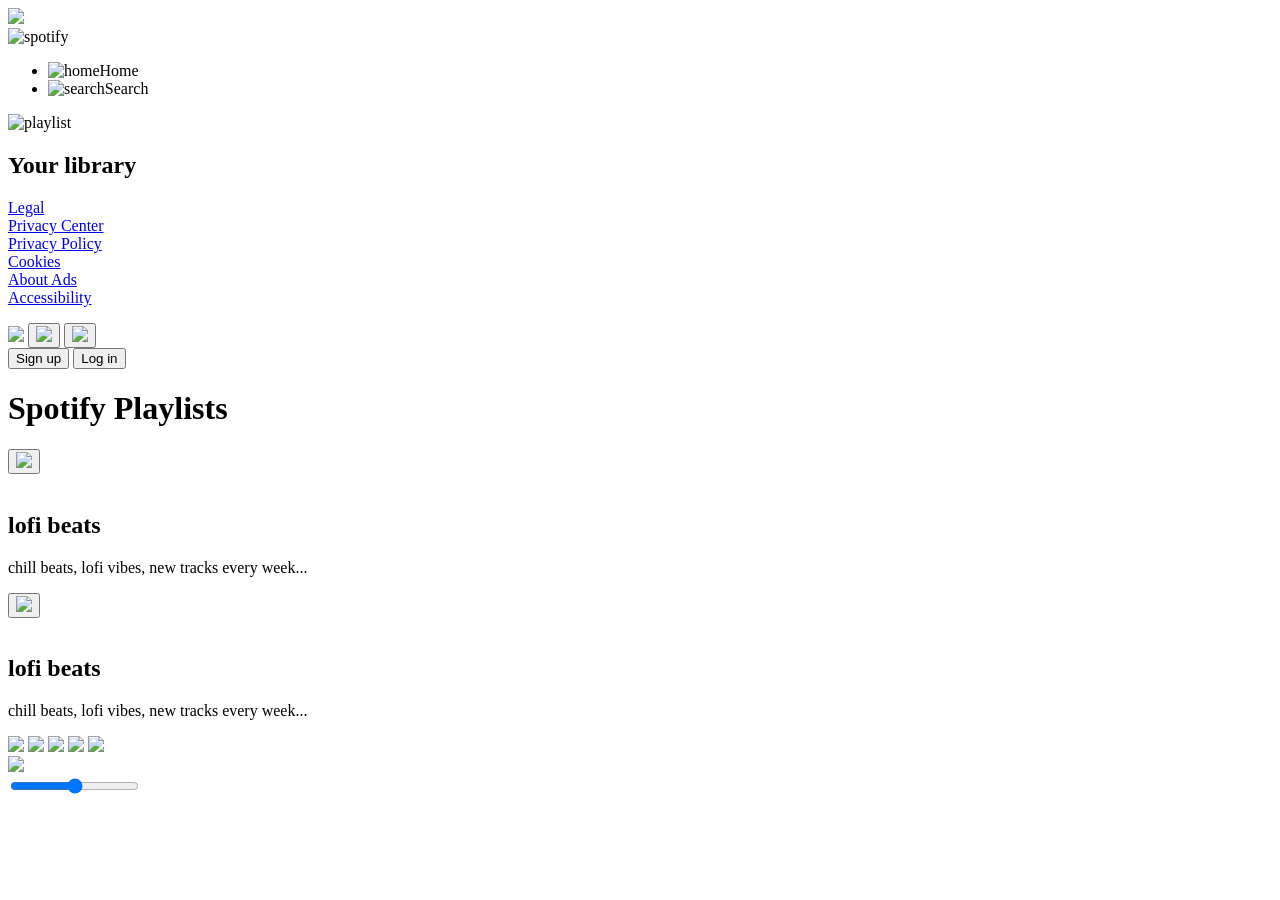
==== index.html @ b5562bb1 "Update and rename spotify.html to index.html" ====
<!DOCTYPE html>
<html>
  <head>
    <meta charset="UTF-8" />
    <meta name="viewport" content="width=device-width, initial-scale=1.0" />
    <link rel="icon" href="/spotify project/favicon.ico" />
    <link rel="preconnect" href="https://fonts.googleapis.com" />
    <link rel="preconnect" href="https://fonts.gstatic.com" crossorigin />
    <link
      href="https://fonts.googleapis.com/css2?family=Comic+Neue&family=Roboto:wght@400;500;700&display=swap"
      rel="stylesheet"
    />
    <link rel="stylesheet" href="/spotify project/spotifystyle.css" />
    <link rel="stylesheet" href="/spotify project/spotifyutility.css" />
    <title>Spotify</title>
  </head>

  <body>
    <div class="container flex bg-black">
      <div class="left">
        <div class="close">
          <img
            src="/spotify project/svgss/cancel-01.svg"
            class="invert closeicon"
          />
        </div>
        <div class="home bg-grey rounded m-1 p-1">
          <div class="logo m-1">
            <img
              class="invert spotifyLogo"
              src="/spotify project/svgss/spotifylogo.svg"
              alt="spotify"
            />
          </div>
          <ul>
            <li>
              <img
                class="invert"
                src="/spotify project/svgss/home.svg"
                alt="home"
              />Home
            </li>
            <li>
              <img
                class="invert"
                src="/spotify project/svgss/search.svg"
                alt="search"
              />Search
            </li>
          </ul>
        </div>
        <div class="library bg-grey rounded m-1 p-1">
          <div class="heading">
            <img
              src="/spotify project/svgss/playlist.svg"
              class="invert"
              alt="playlist"
            />
            <h2>Your library</h2>
          </div>
          <div class="footer">
            <div>
              <a href="https://www.spotify.com/jp/legal/"><span>Legal</span></a>
            </div>
            <div>
              <a href="https://www.spotify.com/jp/privacy/"
                ><span>Privacy Center</span></a
              >
            </div>
            <div>
              <a href="https://www.spotify.com/jp/legal/privacy-policy/"
                ><span>Privacy Policy</span></a
              >
            </div>
            <div>
              <a href="https://www.spotify.com/jp/legal/cookies-policy/"
                ><span>Cookies</span></a
              >
            </div>
            <div>
              <a href="https://www.spotify.com/jp/legal/privacy-policy/#s3"
                ><span>About Ads</span></a
              >
            </div>
            <div>
              <a href="https://www.spotify.com/jp/accessibility"
                ><span>Accessibility</span></a
              >
            </div>
          </div>
          <div class="songList">
            <ul></ul>
          </div>
        </div>
      </div>
      <div class="right rounded">
        <div class="header">
          <div class="nav">
            <img
              class="invert hamburger"
              src="/spotify project/svgss/menu-01.svg"
            />
            <button class="navbutton">
              <img
                src="/spotify project/svgss/leftnav.svg"
                class="invert navicon"
              />
            </button>
            <button class="navbutton">
              <img
                src="/spotify project/svgss/rightnav.svg"
                class="invert navicon"
              />
            </button>
          </div>
          <div class="buttons">
            <button class="signupButton">Sign up</button>
            <button class="loginButton">Log in</button>
          </div>
        </div>
        <div class="spotifyPlaylists">
          <h1>Spotify Playlists</h1>
          <div class="cardContainer">
            <div class="card">
              <div class="play">
                <button class="playButton">
                  <img
                    class="playIcon"
                    src="/spotify project/svgss/playicon-removebg-preview.png"
                  />
                </button>
              </div>
              <img src="/spotify project/svgss/spotify playlist1.jpeg" alt="" />
              <h2 class="playlistName">lofi beats</h2>
              <p class="playlistDesc">
                chill beats, lofi vibes, new tracks every week...
              </p>
            </div>
            <div class="card">
              <div class="play">
                <button class="playButton">
                  <img
                    class="playIcon"
                    src="/spotify project/svgss/playicon-removebg-preview.png"
                  />
                </button>
              </div>
              <img src="/spotify project/svgss/spotify playlist1.jpeg" alt="" />
              <h2 class="playlistName">lofi beats</h2>
              <p class="playlistDesc">
                chill beats, lofi vibes, new tracks every week...
              </p>
            </div>
          </div>

          <div class="playbar">
            <div class="seekbar invert">
              <div class="circle"></div>
            </div>
            <div class="abovebar">
              <div class="songInfo"></div>
              <div class="songButtons">
                <img
                  id="shuffle"
                  class="invert"
                  src="/spotify project/svgss/shuffle.svg"
                />
                <img
                  id="previous"
                  class="invert"
                  src="/spotify project/svgss/previous.svg"
                />
                <img
                  id="play"
                  class="invert"
                  src="/spotify project/svgss/play.svg"
                />
                <img id="next" class="invert" src="./svgss/next.svg" />
                <img
                  id="loop"
                  class="invert"
                  src="./svgss/arrow-reload-horizontal.svg"
                />
              </div>
              <div class="rockers invert">
                <div class="songTime invert"></div>
                <div class="volume invert">
                  <img
                    class="invert"
                    src="/spotify project/svgss/volume-high.svg"
                    class=""
                  />
                  <div class="range invert">
                    <input type="range" name="volume" id="" />
                  </div>
                </div>
              </div>
            </div>
          </div>
        </div>
      </div>
    </div>
    <script src="/spotify project/spotify.js" type="module"></script>
  </body>
</html>
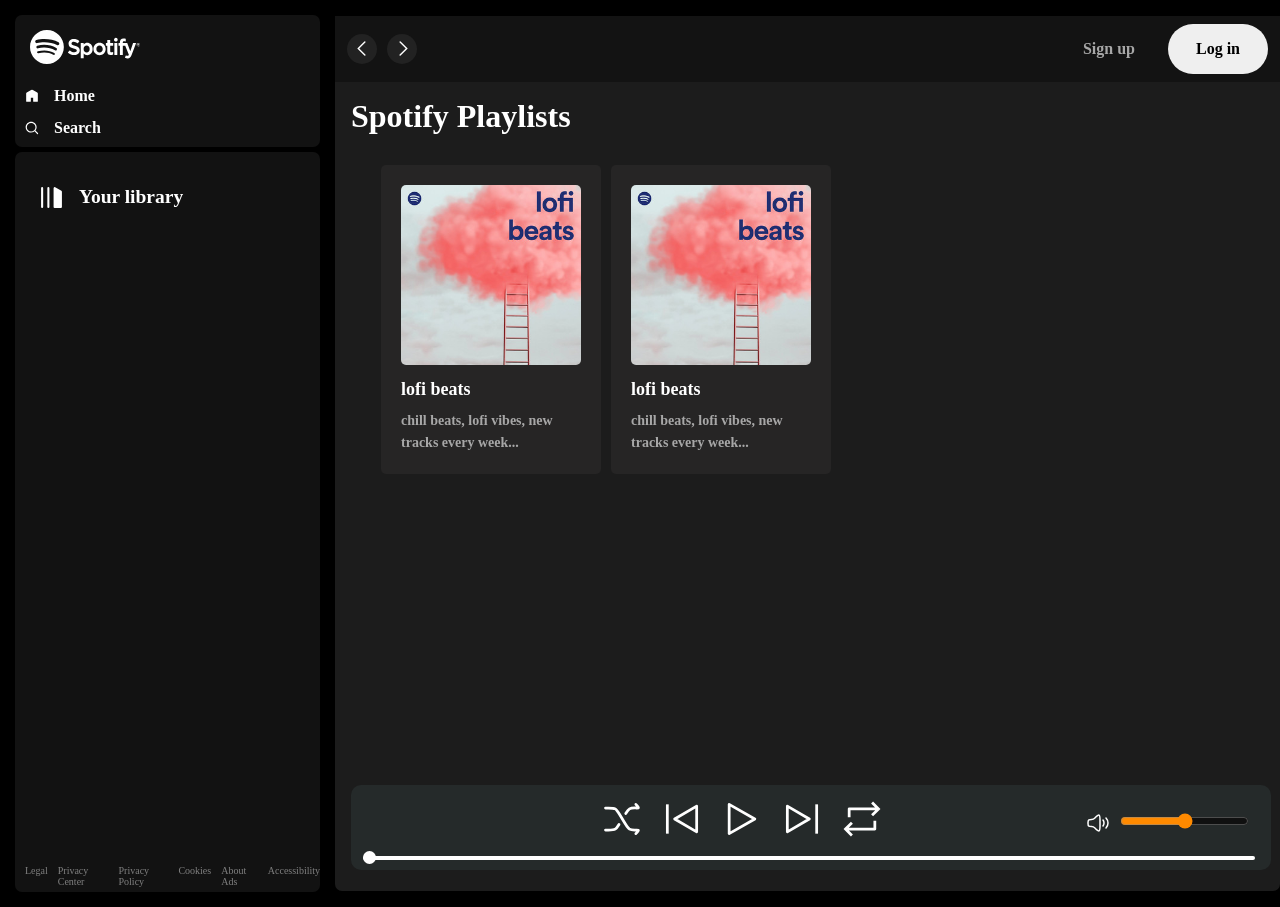
==== commit 86a804bb: "minor changes" ====
--- a/index.html
+++ b/index.html
@@ -1,205 +1,163 @@
-<!DOCTYPE html>
-<html>
-  <head>
-    <meta charset="UTF-8" />
-    <meta name="viewport" content="width=device-width, initial-scale=1.0" />
-    <link rel="icon" href="/spotify project/favicon.ico" />
-    <link rel="preconnect" href="https://fonts.googleapis.com" />
-    <link rel="preconnect" href="https://fonts.gstatic.com" crossorigin />
-    <link
-      href="https://fonts.googleapis.com/css2?family=Comic+Neue&family=Roboto:wght@400;500;700&display=swap"
-      rel="stylesheet"
-    />
-    <link rel="stylesheet" href="/spotify project/spotifystyle.css" />
-    <link rel="stylesheet" href="/spotify project/spotifyutility.css" />
-    <title>Spotify</title>
-  </head>
-
-  <body>
-    <div class="container flex bg-black">
-      <div class="left">
-        <div class="close">
-          <img
-            src="/spotify project/svgss/cancel-01.svg"
-            class="invert closeicon"
-          />
-        </div>
-        <div class="home bg-grey rounded m-1 p-1">
-          <div class="logo m-1">
-            <img
-              class="invert spotifyLogo"
-              src="/spotify project/svgss/spotifylogo.svg"
-              alt="spotify"
-            />
-          </div>
-          <ul>
-            <li>
-              <img
-                class="invert"
-                src="/spotify project/svgss/home.svg"
-                alt="home"
-              />Home
-            </li>
-            <li>
-              <img
-                class="invert"
-                src="/spotify project/svgss/search.svg"
-                alt="search"
-              />Search
-            </li>
-          </ul>
-        </div>
-        <div class="library bg-grey rounded m-1 p-1">
-          <div class="heading">
-            <img
-              src="/spotify project/svgss/playlist.svg"
-              class="invert"
-              alt="playlist"
-            />
-            <h2>Your library</h2>
-          </div>
-          <div class="footer">
-            <div>
-              <a href="https://www.spotify.com/jp/legal/"><span>Legal</span></a>
-            </div>
-            <div>
-              <a href="https://www.spotify.com/jp/privacy/"
-                ><span>Privacy Center</span></a
-              >
-            </div>
-            <div>
-              <a href="https://www.spotify.com/jp/legal/privacy-policy/"
-                ><span>Privacy Policy</span></a
-              >
-            </div>
-            <div>
-              <a href="https://www.spotify.com/jp/legal/cookies-policy/"
-                ><span>Cookies</span></a
-              >
-            </div>
-            <div>
-              <a href="https://www.spotify.com/jp/legal/privacy-policy/#s3"
-                ><span>About Ads</span></a
-              >
-            </div>
-            <div>
-              <a href="https://www.spotify.com/jp/accessibility"
-                ><span>Accessibility</span></a
-              >
-            </div>
-          </div>
-          <div class="songList">
-            <ul></ul>
-          </div>
-        </div>
-      </div>
-      <div class="right rounded">
-        <div class="header">
-          <div class="nav">
-            <img
-              class="invert hamburger"
-              src="/spotify project/svgss/menu-01.svg"
-            />
-            <button class="navbutton">
-              <img
-                src="/spotify project/svgss/leftnav.svg"
-                class="invert navicon"
-              />
-            </button>
-            <button class="navbutton">
-              <img
-                src="/spotify project/svgss/rightnav.svg"
-                class="invert navicon"
-              />
-            </button>
-          </div>
-          <div class="buttons">
-            <button class="signupButton">Sign up</button>
-            <button class="loginButton">Log in</button>
-          </div>
-        </div>
-        <div class="spotifyPlaylists">
-          <h1>Spotify Playlists</h1>
-          <div class="cardContainer">
-            <div class="card">
-              <div class="play">
-                <button class="playButton">
-                  <img
-                    class="playIcon"
-                    src="/spotify project/svgss/playicon-removebg-preview.png"
-                  />
-                </button>
-              </div>
-              <img src="/spotify project/svgss/spotify playlist1.jpeg" alt="" />
-              <h2 class="playlistName">lofi beats</h2>
-              <p class="playlistDesc">
-                chill beats, lofi vibes, new tracks every week...
-              </p>
-            </div>
-            <div class="card">
-              <div class="play">
-                <button class="playButton">
-                  <img
-                    class="playIcon"
-                    src="/spotify project/svgss/playicon-removebg-preview.png"
-                  />
-                </button>
-              </div>
-              <img src="/spotify project/svgss/spotify playlist1.jpeg" alt="" />
-              <h2 class="playlistName">lofi beats</h2>
-              <p class="playlistDesc">
-                chill beats, lofi vibes, new tracks every week...
-              </p>
-            </div>
-          </div>
-
-          <div class="playbar">
-            <div class="seekbar invert">
-              <div class="circle"></div>
-            </div>
-            <div class="abovebar">
-              <div class="songInfo"></div>
-              <div class="songButtons">
-                <img
-                  id="shuffle"
-                  class="invert"
-                  src="/spotify project/svgss/shuffle.svg"
-                />
-                <img
-                  id="previous"
-                  class="invert"
-                  src="/spotify project/svgss/previous.svg"
-                />
-                <img
-                  id="play"
-                  class="invert"
-                  src="/spotify project/svgss/play.svg"
-                />
-                <img id="next" class="invert" src="./svgss/next.svg" />
-                <img
-                  id="loop"
-                  class="invert"
-                  src="./svgss/arrow-reload-horizontal.svg"
-                />
-              </div>
-              <div class="rockers invert">
-                <div class="songTime invert"></div>
-                <div class="volume invert">
-                  <img
-                    class="invert"
-                    src="/spotify project/svgss/volume-high.svg"
-                    class=""
-                  />
-                  <div class="range invert">
-                    <input type="range" name="volume" id="" />
-                  </div>
-                </div>
-              </div>
-            </div>
-          </div>
-        </div>
-      </div>
-    </div>
-    <script src="/spotify project/spotify.js" type="module"></script>
-  </body>
-</html>
+<!DOCTYPE html>
+<html>
+  <head>
+    <meta charset="UTF-8" />
+    <meta name="viewport" content="width=device-width, initial-scale=1.0" />
+    <link rel="icon" href="/favicon.ico" />
+    <link rel="preconnect" href="https://fonts.googleapis.com" />
+    <link rel="preconnect" href="https://fonts.gstatic.com" crossorigin />
+    <link
+      href="https://fonts.googleapis.com/css2?family=Comic+Neue&family=Roboto:wght@400;500;700&display=swap"
+      rel="stylesheet"
+    />
+    <link rel="stylesheet" href="/spotifystyle.css" />
+    <link rel="stylesheet" href="/spotifyutility.css" />
+    <title>Spotify</title>
+  </head>
+
+  <body>
+    <div class="container flex bg-black">
+      <div class="left">
+        <div class="close">
+          <img src="/svgss/cancel-01.svg" class="invert closeicon" />
+        </div>
+        <div class="home bg-grey rounded m-1 p-1">
+          <div class="logo m-1">
+            <img
+              class="invert spotifyLogo"
+              src="/svgss/spotifylogo.svg"
+              alt="spotify"
+            />
+          </div>
+          <ul>
+            <li><img class="invert" src="/svgss/home.svg" alt="home" />Home</li>
+            <li>
+              <img class="invert" src="/svgss/search.svg" alt="search" />Search
+            </li>
+          </ul>
+        </div>
+        <div class="library bg-grey rounded m-1 p-1">
+          <div class="heading">
+            <img src="/svgss/playlist.svg" class="invert" alt="playlist" />
+            <h2>Your library</h2>
+          </div>
+          <div class="footer">
+            <div>
+              <a href="https://www.spotify.com/jp/legal/"><span>Legal</span></a>
+            </div>
+            <div>
+              <a href="https://www.spotify.com/jp/privacy/"
+                ><span>Privacy Center</span></a
+              >
+            </div>
+            <div>
+              <a href="https://www.spotify.com/jp/legal/privacy-policy/"
+                ><span>Privacy Policy</span></a
+              >
+            </div>
+            <div>
+              <a href="https://www.spotify.com/jp/legal/cookies-policy/"
+                ><span>Cookies</span></a
+              >
+            </div>
+            <div>
+              <a href="https://www.spotify.com/jp/legal/privacy-policy/#s3"
+                ><span>About Ads</span></a
+              >
+            </div>
+            <div>
+              <a href="https://www.spotify.com/jp/accessibility"
+                ><span>Accessibility</span></a
+              >
+            </div>
+          </div>
+          <div class="songList">
+            <ul></ul>
+          </div>
+        </div>
+      </div>
+      <div class="right rounded">
+        <div class="header">
+          <div class="nav">
+            <img class="invert hamburger" src="/svgss/menu-01.svg" />
+            <button class="navbutton">
+              <img src="/svgss/leftnav.svg" class="invert navicon" />
+            </button>
+            <button class="navbutton">
+              <img src="/svgss/rightnav.svg" class="invert navicon" />
+            </button>
+          </div>
+          <div class="buttons">
+            <button class="signupButton">Sign up</button>
+            <button class="loginButton">Log in</button>
+          </div>
+        </div>
+        <div class="spotifyPlaylists">
+          <h1>Spotify Playlists</h1>
+          <div class="cardContainer">
+            <div class="card">
+              <div class="play">
+                <button class="playButton">
+                  <img
+                    class="playIcon"
+                    src="/svgss/playicon-removebg-preview.png"
+                  />
+                </button>
+              </div>
+              <img src="/svgss/spotify playlist1.jpeg" alt="" />
+              <h2 class="playlistName">lofi beats</h2>
+              <p class="playlistDesc">
+                chill beats, lofi vibes, new tracks every week...
+              </p>
+            </div>
+            <div class="card">
+              <div class="play">
+                <button class="playButton">
+                  <img
+                    class="playIcon"
+                    src="/svgss/playicon-removebg-preview.png"
+                  />
+                </button>
+              </div>
+              <img src="/svgss/spotify playlist1.jpeg" alt="" />
+              <h2 class="playlistName">lofi beats</h2>
+              <p class="playlistDesc">
+                chill beats, lofi vibes, new tracks every week...
+              </p>
+            </div>
+          </div>
+
+          <div class="playbar">
+            <div class="seekbar invert">
+              <div class="circle"></div>
+            </div>
+            <div class="abovebar">
+              <div class="songInfo"></div>
+              <div class="songButtons">
+                <img id="shuffle" class="invert" src="/svgss/shuffle.svg" />
+                <img id="previous" class="invert" src="/svgss/previous.svg" />
+                <img id="play" class="invert" src="/svgss/play.svg" />
+                <img id="next" class="invert" src="/svgss/next.svg" />
+                <img
+                  id="loop"
+                  class="invert"
+                  src="/svgss/arrow-reload-horizontal.svg"
+                />
+              </div>
+              <div class="rockers invert">
+                <div class="songTime invert"></div>
+                <div class="volume invert">
+                  <img class="invert" src="/svgss/volume-high.svg" class="" />
+                  <div class="range invert">
+                    <input type="range" name="volume" id="" />
+                  </div>
+                </div>
+              </div>
+            </div>
+          </div>
+        </div>
+      </div>
+    </div>
+    <script src="/spotify.js" type="module"></script>
+  </body>
+</html>
--- a/spotifystyle.css
+++ b/spotifystyle.css
@@ -0,0 +1,382 @@
+:root{
+  --a: 0;
+}
+*{
+  margin: 0;
+  padding: 0;
+  font-family: 'Roboto';
+}
+body{
+  background-color: rgb(34,34,34);
+  color: white;
+}
+.spotifyLogo{
+  width: 110px;
+}
+.left{
+  width: 25vw;
+  padding: 10px;
+}
+.right{
+  width: 75vw;
+  margin: 16px 0;
+  background-color: rgb(28, 28, 28);
+  position: relative;
+}
+.home ul li{
+  width: 14px;
+  gap: 15px;
+  display: flex;
+  list-style: none;
+  padding-top: 14px;
+  font-weight: bold;
+}
+.heading{
+  width: 100%;
+  gap: 15px;
+  display: flex;
+  padding-top: 14px;
+  padding: 23px 14px;
+  font-weight: bold;
+  align-items: center;
+  font-size: 13px;
+}
+.heading img{
+  width: 25px;
+}
+.library{
+  min-height: 80vh;
+  position: relative;
+}
+.footer{
+  display: flex;
+  font-size: 10px;
+  gap: 10px;
+  position: absolute;
+  bottom: 5px;
+}
+.footer a{
+  color: grey;
+  text-decoration: none;
+}
+.navicon{
+  width: 15px;
+}
+.navbutton{
+  width: 30px;
+  height: 30px;
+  background: none;
+  border: none;
+  border-radius: 15px;
+  align-items: center;
+  background-color: rgb(34,34,34);
+  cursor: pointer;
+  padding-top: 3px;
+}
+.header{
+  display: flex;
+  justify-content: space-between;
+  align-items: center;
+  background-color: #131313;
+  padding: 12px;
+  height: 42px;
+}
+.spotifyPlaylists{
+  padding: 16px;
+}
+.cardContainer{
+  display: flex;
+  gap: 10px;
+  flex-wrap: wrap;
+  margin: 30px;
+  max-height: 70vh;
+  overflow-y: auto;
+}
+.card{
+  width: 180px;
+  padding: 20px;
+  border-radius: 5px;
+  background-color: #262525;
+  position: relative;
+  transition: all 0.6s;
+}
+.card * >{
+  padding-top: 10px;
+}
+.card img{
+  width: 100%;
+  object-fit: contain;
+  border-radius: 5px;
+}
+img.playIcon{
+  width: 34px;
+}
+.card:hover{
+  background-color: rgb(57, 56, 56);
+  cursor: pointer;
+  --a: 1;
+}
+.playButton{
+  display: flex;
+  width: 50px;
+  height: 50px;
+  border-radius: 25px;
+  background-color: #1ed760;
+  border: none;
+  cursor: pointer;
+  justify-content: center;
+  align-items: center;
+  padding-left: 3px;
+  position: absolute;
+  bottom: 118px;
+  right: 30px;
+  opacity: var(--a);
+  transition: all 1s ease-out;
+}
+.playlistName{
+  margin-top: 10px;
+  font-size: 18px;
+}
+.playlistDesc{
+  margin-top: 10px;
+  line-height: 22px;
+  font-size: 14px;
+  color: #a7a7a7;
+  font-weight: bold;
+}
+.signupButton, .loginButton{
+  width: 100px;
+  height: 50px;
+  border-radius: 25px;
+  font-weight: bold;
+  font-size: 16px;
+  border: none;
+  cursor: pointer;
+}
+.signupButton{
+  background-color: transparent;
+  color: #a7a7a7;
+  margin-right: 5px;
+}
+
+.signupButton:hover{
+  color: white;
+  font-size: 17px;
+}
+.loginButton:hover{
+  font-size: 17px;
+  width: 102px;
+  height: 52px;
+}
+.playbar{
+  position: fixed;
+  bottom: 30px;
+  background-color: #252a2a;
+  width: 70vw;
+  min-height: 40px;
+  padding: 12px;
+  border-radius: 10px;
+}
+.songButtons{
+  display: flex;
+  justify-content: center;
+  gap: 16px;
+  margin-left: -159px;
+  padding-bottom: 7px;
+}
+.songList{
+  height: 544px;
+  overflow: auto;
+  margin-bottom: 34px;
+}
+.songList ul {
+  list-style: none;
+  padding: 0;
+  margin: 0;
+}
+
+.songList ul li {
+  display: flex;
+  align-items: center;
+  justify-content: space-between;
+  border: 1px solid #ccc;
+  overflow: hidden;
+  margin: 12px 0;
+  padding: 13px;
+  border-radius: 5px;
+  cursor: pointer;
+}
+
+.info {
+  flex-grow: 1;
+  padding: 0 10px;
+  font-size: 13px;
+  width: 125px;
+  display: flex;
+  flex-direction: column;
+  overflow: hidden;
+  min-width: 80px;
+}
+
+.playNow {
+  display: flex;
+  align-items: center;
+  justify-content: center;
+  padding: 0 10px;
+  cursor: pointer;
+  color: #fff;
+  margin-left: 10px;
+}
+.pl{
+  font-size: 14px;
+  display: flex;
+  margin-right: 3px;
+}
+.pl2{
+  font-size: 14px;
+  display: flex;
+}
+.playNow img {
+  margin-left: 25px;
+}
+.musicicon{
+  height: 25px;
+  width: 25px;
+  margin-right: 10px;
+}
+.seekbar{
+  position: absolute;
+  bottom: 10px;
+  height: 4px;
+  width: 97%;
+  border-radius: 10px;
+  background-color:  black;
+  cursor: pointer;
+}
+.circle{
+  width: 13px;
+  height: 13px;
+  border-radius: 13px;
+  background-color: black;
+  position: relative;
+  bottom: 5px;
+  left: 0%;
+  transition: left 0.5s;
+}
+.songButtons img{
+  cursor: pointer;
+}
+.abovebar{
+  display: flex;
+  justify-content: space-between;
+  padding-bottom: 10px;
+}
+.songInfo, .songTime{
+  padding: 0 12px;
+}
+.songInfo{
+  width: 200px;
+  height: 51px;
+  margin-left: -7px
+}
+.hamburger{
+  display: none;
+}
+.nav{
+  display: flex;
+  gap: 10px;
+  align-items: center;
+}
+.rockers{
+  display: flex;
+  align-items: center;
+  justify-content: center;
+  margin-right: 10px;
+}
+.range input{
+  cursor: pointer;
+}
+.volume{
+  display: flex;
+  align-items: center;
+  gap: 10px;
+  cursor: pointer;
+}
+@media (max-width: 1200px) {
+  .left{
+    position: absolute;
+    left: -120%;
+    transition: all .3s;
+    z-index: 1;
+    width: 375px;
+    background-color: black;
+    padding: 0;
+  }
+  .right{
+    width: 100vw;
+    margin: 0;
+  }
+  .playbar{
+    width: 95vw;
+  }
+  .hamburger{
+    display: block;
+    height: 60px;
+  }
+  .playbar{
+    width: calc(100vw - 75px);
+    font-size: 14px;
+  }
+  .songButtons{
+    height: 20px;
+    padding-top: 12px;
+    margin-left: 11px;
+  }
+  .songInfo{
+    padding-top: 5px;
+    height: 24px;
+    width: auto;
+  }
+  .songTime{
+    padding-bottom: 19px;
+    width: auto;
+  }
+  .seekbar{
+    width: calc(100vw - 120px);
+  }
+  .cardContainer{
+    justify-content: center;
+    margin: 0;
+  }
+  .card{
+    width: 44vw;
+  }
+  .abovebar{
+    flex-direction: column;
+    gap: 12px;
+    align-items: center;
+    justify-content: center;
+  }
+  .spotifyPlaylists h1{
+    padding: 16px;
+  }
+  .rockers{
+    margin-top: 5px;
+  }
+  .rockers .volume{
+    display: none;
+  }
+}
+@media (max-width: 400px) {
+  .card{
+    width: 84vw;
+  }
+}
+.closeicon{
+  width: 30px;
+}
+.close{
+  position: absolute;
+  right: 50px;
+  top: 35px;
+}
--- a/spotifyutility.css
+++ b/spotifyutility.css
@@ -0,0 +1,56 @@
+.border{
+  border: 2px solid red;
+  margin: 3px;
+}
+.flex{
+  display: flex;
+}
+.justify-center{
+  justify-content: center;
+}
+.align-item{
+  align-items: center;
+}
+.bg-black{
+  background-color: #000;
+  color: white;
+}
+.bg-grey{
+  background-color: #121212;
+}
+.invert{
+  filter: invert(1);
+}
+.rounded{
+  border-radius: 7px;
+}
+.m-1{
+  margin: 5px;
+}
+.p-1{
+  padding: 10px;
+}
+/* Custom Scrollbar Styles */
+::-webkit-scrollbar {
+  width: 12px;
+}
+
+::-webkit-scrollbar-thumb {
+  background-color: #333; /* Dark color for the thumb */
+  border-radius: 6px;
+}
+
+::-webkit-scrollbar-track {
+  background-color: #474545; /* Dark color for the track */
+  border-radius: 7px;
+}
+
+/* Optional: Handle when the user hovers over the scrollbar */
+::-webkit-scrollbar-thumb:hover {
+  background-color: #666; /* Darker color on hover */
+}
+
+/* Optional: Handle when the user hovers over the track */
+::-webkit-scrollbar-track:hover {
+  background-color: #777; /* Darker color on hover */
+}
